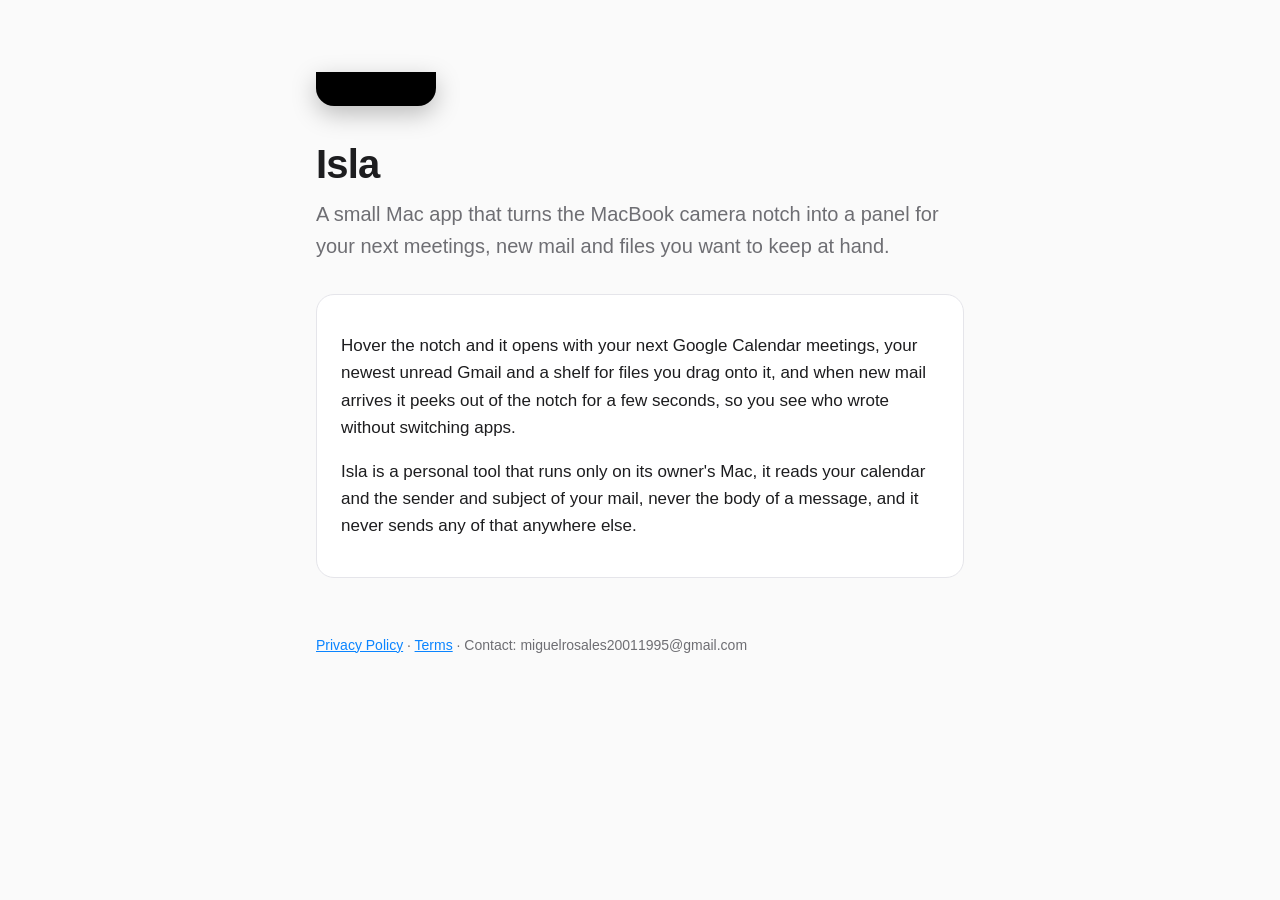
==== index.html @ 19445a75 "Isla home, privacy policy and terms Co-Authored-By: Claude Opus 5.5 <noreply@anthropic.com>" ====
<!doctype html>
<html lang="en">
<head>
<meta charset="utf-8">
<meta name="viewport" content="width=device-width, initial-scale=1">
<title>Isla</title>
<meta name="description" content="Isla turns the MacBook notch into a small panel for your next meetings, new mail and files.">
<link rel="stylesheet" href="style.css">
</head>
<body>
<main>
  <div class="pill" aria-hidden="true"></div>
  <h1>Isla</h1>
  <p class="lead">A small Mac app that turns the MacBook camera notch into a panel for your next meetings, new mail and files you want to keep at hand.</p>
  <div class="card">
    <p>Hover the notch and it opens with your next Google Calendar meetings, your newest unread Gmail and a shelf for files you drag onto it, and when new mail arrives it peeks out of the notch for a few seconds, so you see who wrote without switching apps.</p>
    <p>Isla is a personal tool that runs only on its owner's Mac, it reads your calendar and the sender and subject of your mail, never the body of a message, and it never sends any of that anywhere else.</p>
  </div>
  <footer><a href="privacy.html">Privacy Policy</a> · <a href="terms.html">Terms</a> · Contact: miguelrosales20011995@gmail.com</footer>
</main>
</body>
</html>
---- style.css ----
:root { color-scheme: light dark; --bg: #fafafa; --fg: #1d1d1f; --muted: #6e6e73; --card: #fff; --line: #e5e5ea; }
@media (prefers-color-scheme: dark) { :root { --bg: #000; --fg: #f5f5f7; --muted: #98989d; --card: #111; --line: #2c2c2e; } }
* { box-sizing: border-box; }
body { margin: 0; background: var(--bg); color: var(--fg); font: 17px/1.6 -apple-system, BlinkMacSystemFont, "Segoe UI", sans-serif; overflow-x: hidden; }
main { max-width: 680px; margin: 0 auto; padding: 72px 16px 96px; }
.pill { display: inline-block; width: 120px; height: 34px; border-radius: 0 0 18px 18px; background: #000; margin-bottom: 28px; box-shadow: 0 8px 24px rgba(0,0,0,.25); }
h1 { font-size: 40px; line-height: 1.1; margin: 0 0 12px; letter-spacing: -0.02em; }
h2 { font-size: 21px; margin: 40px 0 8px; }
p, li { color: var(--fg); }
.lead { font-size: 20px; color: var(--muted); margin: 0 0 32px; }
.card { background: var(--card); border: 1px solid var(--line); border-radius: 18px; padding: 20px 24px; }
a { color: #0a84ff; }
footer { margin-top: 56px; color: var(--muted); font-size: 14px; }
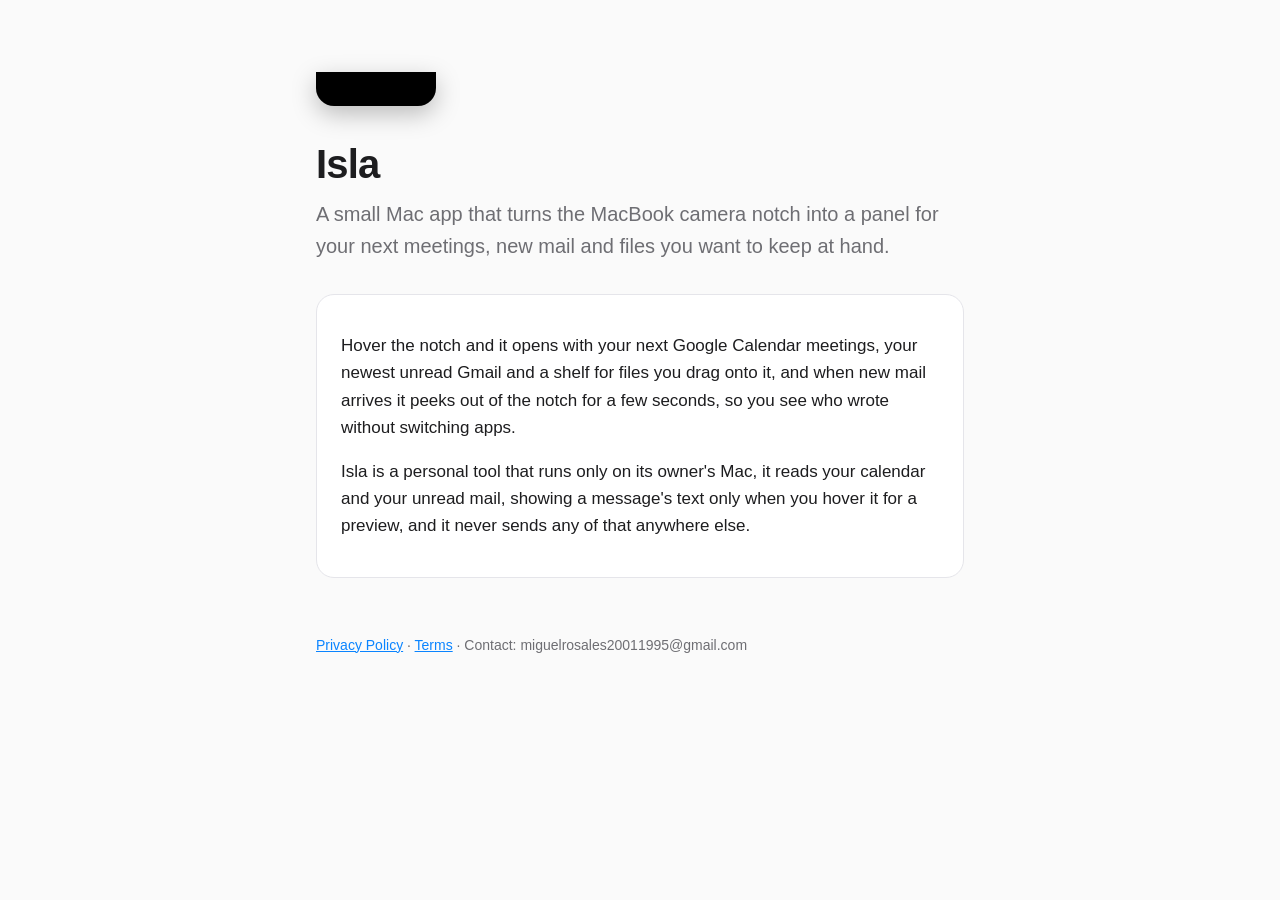
==== commit a3d9da39: "Privacy policy: hover previews read a message's text; tokens in a private file Co-Authored-By: Claud" ====
--- a/index.html
+++ b/index.html
@@ -14,7 +14,7 @@
   <p class="lead">A small Mac app that turns the MacBook camera notch into a panel for your next meetings, new mail and files you want to keep at hand.</p>
   <div class="card">
     <p>Hover the notch and it opens with your next Google Calendar meetings, your newest unread Gmail and a shelf for files you drag onto it, and when new mail arrives it peeks out of the notch for a few seconds, so you see who wrote without switching apps.</p>
-    <p>Isla is a personal tool that runs only on its owner's Mac, it reads your calendar and the sender and subject of your mail, never the body of a message, and it never sends any of that anywhere else.</p>
+    <p>Isla is a personal tool that runs only on its owner's Mac, it reads your calendar and your unread mail, showing a message's text only when you hover it for a preview, and it never sends any of that anywhere else.</p>
   </div>
   <footer><a href="privacy.html">Privacy Policy</a> · <a href="terms.html">Terms</a> · Contact: miguelrosales20011995@gmail.com</footer>
 </main>
